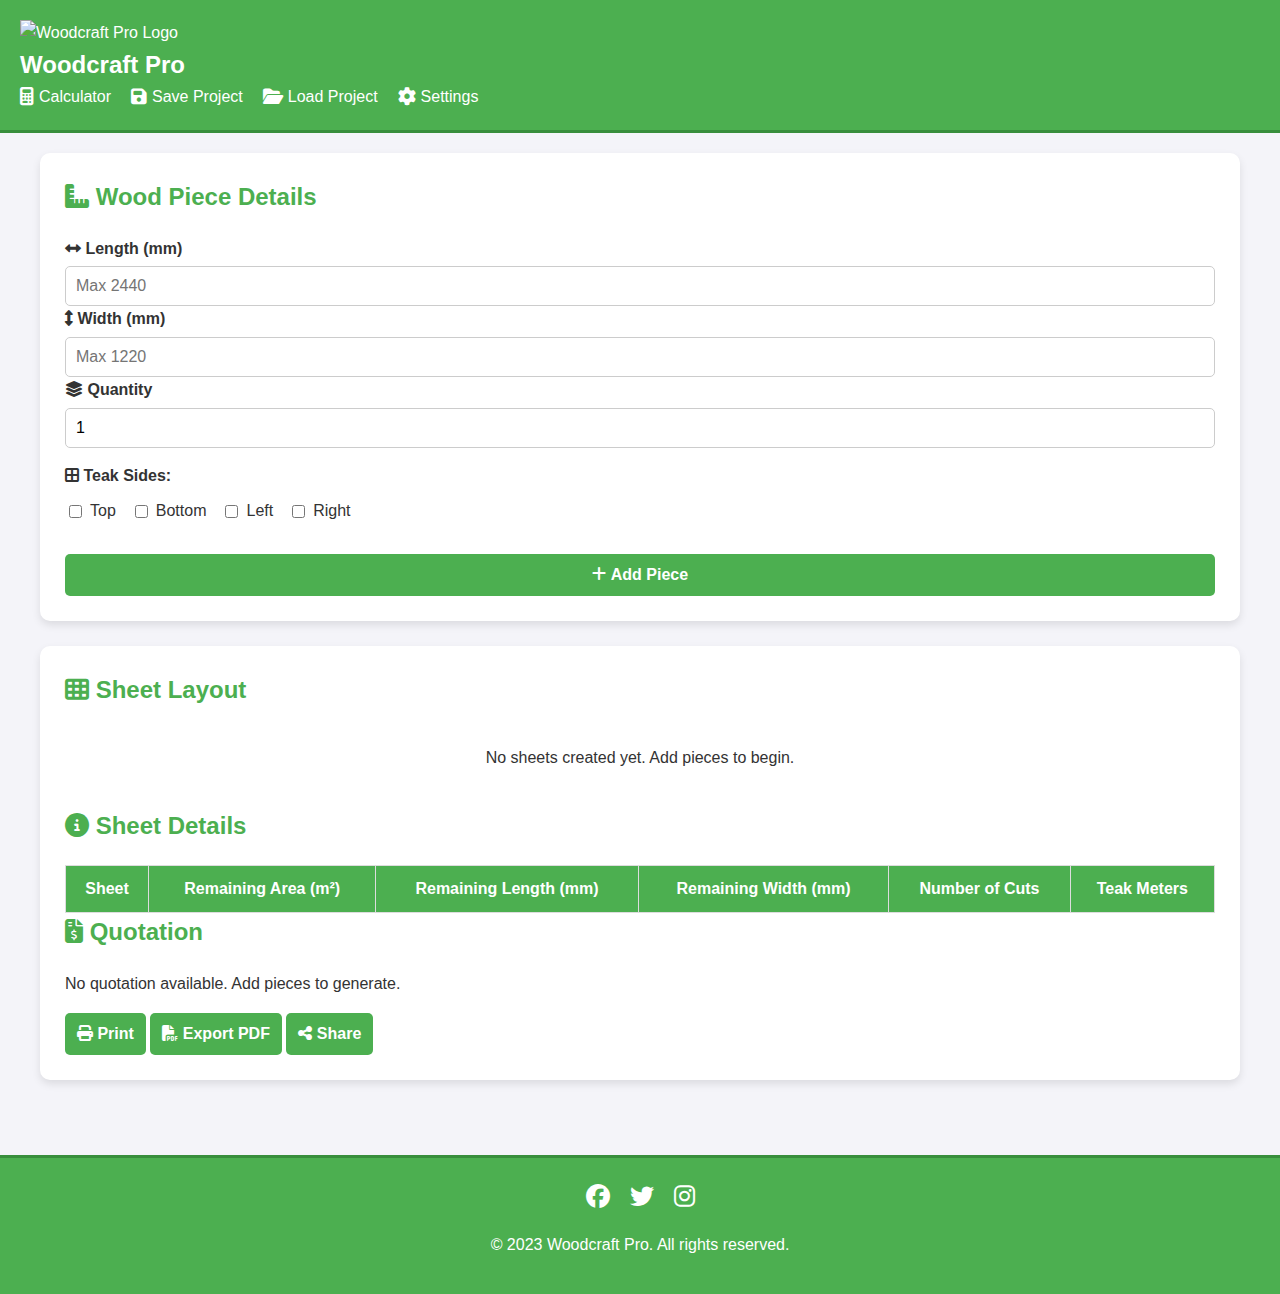
==== index.html @ 62d42b86 "Initial commit" ====
<!DOCTYPE html>
<html lang="en">
<head>
    <meta charset="UTF-8">
    <meta name="viewport" content="width=device-width, initial-scale=1.0">
    <meta name="theme-color" content="#4CAF50">
    <meta name="description" content="Wood sheet cutting optimizer and quotation generator">
    <title>Woodcraft Pro</title>
    <link rel="manifest" href="/manifest.json">
    <link rel="apple-touch-icon" href="/assets/icon-192.png">
    <link rel="icon" type="image/png" href="/assets/favicon.png">
    <link rel="stylesheet" href="https://cdnjs.cloudflare.com/ajax/libs/font-awesome/6.4.0/css/all.min.css">
    <link rel="stylesheet" href="style.css">
</head>
<body>
    <header>
        <div class="header-content">
            <div class="brand">
                <img src="assets/logo.png" alt="Woodcraft Pro Logo" class="logo">
                <h1>Woodcraft Pro</h1>
            </div>
            <nav>
                <ul>
                    <li><a href="#" class="active"><i class="fas fa-calculator"></i> Calculator</a></li>
                    <li><a href="#" id="saveProjectBtn"><i class="fas fa-save"></i> Save Project</a></li>
                    <li><a href="#" id="loadProjectBtn"><i class="fas fa-folder-open"></i> Load Project</a></li>
                    <li><a href="#" id="settingsBtn"><i class="fas fa-cog"></i> Settings</a></li>
                </ul>
            </nav>
        </div>
    </header>

    <main>
        <div class="container">
            <section class="input-section">
                <div class="card">
                    <h2><i class="fas fa-ruler-combined"></i> Wood Piece Details</h2>
                    <form id="piece-form">
                        <div class="form-grid">
                            <div class="form-group">
                                <label for="length"><i class="fas fa-arrows-alt-h"></i> Length (mm)</label>
                                <input type="number" id="length" required min="1" max="2440" placeholder="Max 2440">
                            </div>
                            <div class="form-group">
                                <label for="width"><i class="fas fa-arrows-alt-v"></i> Width (mm)</label>
                                <input type="number" id="width" required min="1" max="1220" placeholder="Max 1220">
                            </div>
                            <div class="form-group">
                                <label for="quantity"><i class="fas fa-layer-group"></i> Quantity</label>
                                <input type="number" id="quantity" required min="1" value="1">
                            </div>
                        </div>

                        <div class="teak-section">
                            <label><i class="fas fa-border-all"></i> Teak Sides:</label>
                            <div class="teak-options">
                                <label class="checkbox-label">
                                    <input type="checkbox" name="teak" value="top"> Top
                                </label>
                                <label class="checkbox-label">
                                    <input type="checkbox" name="teak" value="bottom"> Bottom
                                </label>
                                <label class="checkbox-label">
                                    <input type="checkbox" name="teak" value="left"> Left
                                </label>
                                <label class="checkbox-label">
                                    <input type="checkbox" name="teak" value="right"> Right
                                </label>
                            </div>
                        </div>

                        <button type="submit" class="btn btn-primary">
                            <i class="fas fa-plus"></i> Add Piece
                        </button>
                    </form>
                </div>
            </section>

            <section class="output-section">
                <div class="card">
                    <h2><i class="fas fa-th"></i> Sheet Layout</h2>
                    <div id="sheet-container"></div>
                </div>

                <div class="card">
                    <h2><i class="fas fa-info-circle"></i> Sheet Details</h2>
                    <div class="table-responsive">
                        <table>
                            <thead>
                                <tr>
                                    <th>Sheet</th>
                                    <th>Remaining Area (m²)</th>
                                    <th>Remaining Length (mm)</th>
                                    <th>Remaining Width (mm)</th>
                                    <th>Number of Cuts</th>
                                    <th>Teak Meters</th>
                                </tr>
                            </thead>
                            <tbody id="sheet-table-body"></tbody>
                        </table>
                    </div>
                </div>

                <div class="card">
                    <h2><i class="fas fa-file-invoice-dollar"></i> Quotation</h2>
                    <div id="quotation"></div>
                    <div class="action-buttons">
                        <button class="btn" id="printQuotation">
                            <i class="fas fa-print"></i> Print
                        </button>
                        <button class="btn" id="exportPDF">
                            <i class="fas fa-file-pdf"></i> Export PDF
                        </button>
                        <button class="btn" id="shareQuotation">
                            <i class="fas fa-share-alt"></i> Share
                        </button>
                    </div>
                </div>
            </section>
        </div>
    </main>

    <footer>
        <div class="footer-content">
            <div class="social-links">
                <a href="#" target="_blank"><i class="fab fa-facebook"></i></a>
                <a href="#" target="_blank"><i class="fab fa-twitter"></i></a>
                <a href="#" target="_blank"><i class="fab fa-instagram"></i></a>
            </div>
            <p>&copy; 2023 Woodcraft Pro. All rights reserved.</p>
        </div>
    </footer>

    <!-- PWA Support -->
    <script>
        if ('serviceWorker' in navigator) {
            navigator.serviceWorker.register('/sw.js')
                .then(registration => console.log('ServiceWorker registered'))
                .catch(error => console.log('ServiceWorker registration failed:', error));
        }
    </script>
    <script src="script.js"></script>
</body>
</html>
---- style.css ----
:root {
    --primary-color: #4CAF50;
    --primary-dark: #388E3C;
    --wood-color: #8B4513;
    --wood-dark: #654321;
  }
  
  body {
    font-family: 'Arial', sans-serif;
    margin: 0;
    padding: 0;
    background-color: #f4f4f9;
    color: #333;
    line-height: 1.6;
  }
  
  header {
    background-color: var(--primary-color);
    color: white;
    padding: 20px;
    display: flex;
    justify-content: space-between;
    align-items: center;
    border-bottom: 3px solid var(--primary-dark);
  }
  
  .logo-container {
    display: flex;
    align-items: center;
    gap: 15px;
  }
  
  .logo {
    height: 50px;
  }
  
  header h1 {
    margin: 0;
    font-size: 24px;
  }
  
  nav ul {
    list-style: none;
    margin: 0;
    padding: 0;
    display: flex;
    gap: 20px;
  }
  
  nav a {
    color: white;
    text-decoration: none;
    display: flex;
    align-items: center;
    gap: 5px;
    font-weight: 500;
  }
  
  nav i {
    font-size: 18px;
  }
  
  main {
    padding: 20px;
    max-width: 1200px;
    margin: 0 auto;
  }
  
  .input-section, .output-section {
    background-color: white;
    padding: 25px;
    border-radius: 10px;
    box-shadow: 0 4px 8px rgba(0, 0, 0, 0.1);
    margin-bottom: 25px;
  }
  
  h2, h3 {
    color: var(--primary-color);
    margin-top: 0;
  }
  
  form {
    display: flex;
    flex-direction: column;
    gap: 15px;
  }
  
  label {
    font-weight: bold;
    display: block;
    margin-bottom: 5px;
  }
  
  input {
    padding: 10px;
    border: 1px solid #ccc;
    border-radius: 5px;
    font-size: 16px;
    width: 100%;
    box-sizing: border-box;
  }
  
  button {
    padding: 12px;
    background-color: var(--primary-color);
    color: white;
    border: none;
    border-radius: 5px;
    cursor: pointer;
    font-size: 16px;
    font-weight: bold;
    transition: background-color 0.3s;
  }
  
  button:hover {
    background-color: var(--primary-dark);
  }
  
  .teak-options {
    display: flex;
    flex-wrap: wrap;
    gap: 15px;
    margin: 10px 0;
  }
  
  .teak-options label {
    display: flex;
    align-items: center;
    gap: 5px;
    font-weight: normal;
    cursor: pointer;
  }
  
  #sheet-container {
    display: flex;
    flex-wrap: wrap;
    gap: 30px;
    justify-content: center;
    margin: 20px 0;
  }
  
  .sheet {
    position: relative;
    border: 2px solid var(--primary-color);
    border-radius: 8px;
    width: 800px;
    height: 400px;
    background-color: #e0f7fa;
    background-image: 
      linear-gradient(to right, #ccc 1px, transparent 1px),
      linear-gradient(to bottom, #ccc 1px, transparent 1px);
    background-size: calc(800px / 24.4) calc(400px / 12.2);
    margin-bottom: 20px;
    overflow: hidden;
  }
  
  .sheet-title {
    position: absolute;
    top: 10px;
    left: 10px;
    background-color: rgba(255, 255, 255, 0.8);
    padding: 5px 10px;
    border-radius: 4px;
    font-weight: bold;
    z-index: 10;
  }
  
  .piece {
    position: absolute;
    background-color: var(--wood-color);
    border: 1px solid var(--wood-dark);
    color: white;
    display: flex;
    align-items: center;
    justify-content: center;
    font-size: 12px;
    border-radius: 4px;
    box-shadow: 0 2px 4px rgba(0, 0, 0, 0.2);
    cursor: pointer;
    transition: transform 0.2s;
    overflow: hidden;
  }
  
  .piece:hover {
    transform: scale(1.02);
    z-index: 5;
  }
  
  .piece-label {
    background-color: rgba(0, 0, 0, 0.6);
    padding: 2px 5px;
    border-radius: 3px;
    font-size: 10px;
    white-space: nowrap;
  }
  
  table {
    width: 100%;
    border-collapse: collapse;
    margin-top: 15px;
  }
  
  th, td {
    border: 1px solid #ddd;
    padding: 10px;
    text-align: center;
  }
  
  th {
    background-color: var(--primary-color);
    color: white;
  }
  
  tr:nth-child(even) {
    background-color: #f2f2f2;
  }
  
  .total-row {
    font-weight: bold;
    background-color: #e6e6e6;
  }
  
  #quotation-section {
    margin-top: 30px;
  }
  
  footer {
    background-color: var(--primary-color);
    color: white;
    text-align: center;
    padding: 20px;
    border-top: 3px solid var(--primary-dark);
    margin-top: 30px;
  }
  
  .social-links {
    display: flex;
    justify-content: center;
    gap: 20px;
    margin-bottom: 15px;
  }
  
  .social-links a {
    color: white;
    font-size: 24px;
    transition: transform 0.3s;
  }
  
  .social-links a:hover {
    transform: translateY(-3px);
  }
  
  @media (max-width: 768px) {
    header {
      flex-direction: column;
      text-align: center;
      gap: 15px;
    }
    
    nav ul {
      justify-content: center;
    }
    
    .sheet {
      width: 100%;
      height: 200px;
      background-size: calc(100% / 24.4) calc(200px / 12.2);
    }
  }
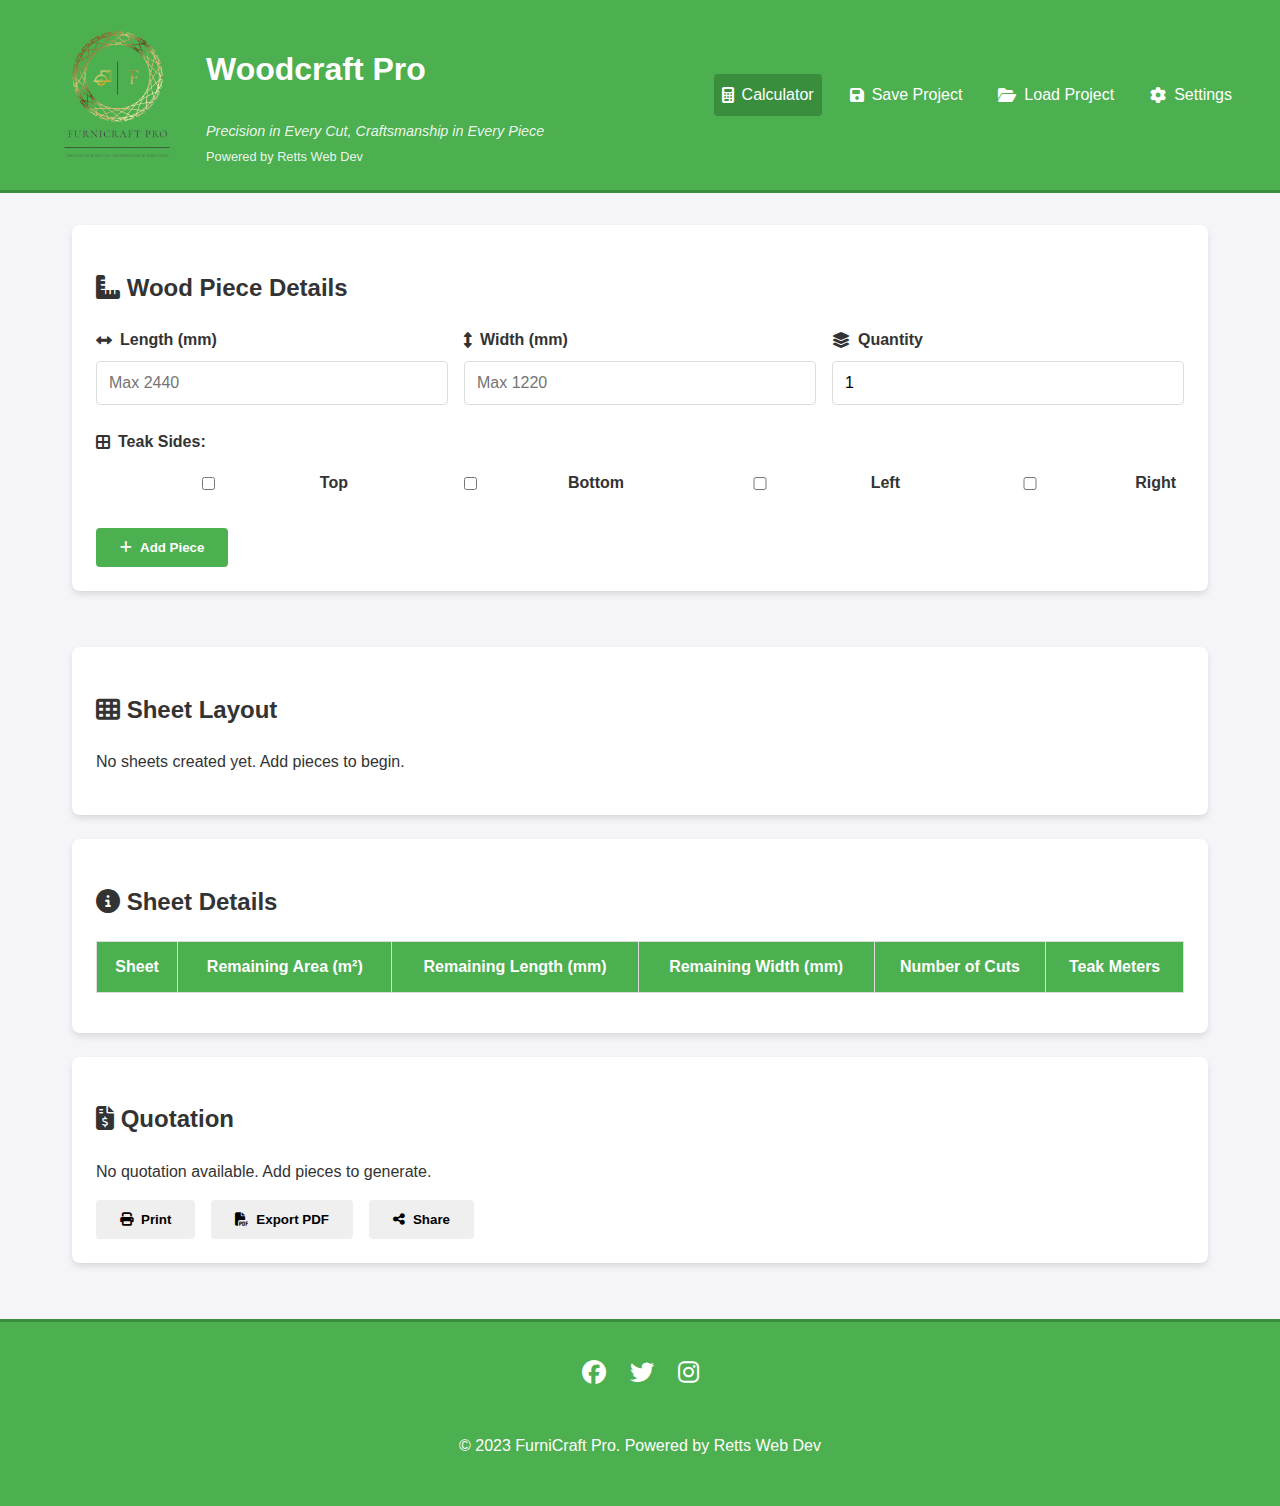
==== commit 6d11e081: "Update: Added slogan and improved mobile responsiveness" ====
--- a/index.html
+++ b/index.html
@@ -15,10 +15,14 @@
 <body>
     <header>
         <div class="header-content">
-            <div class="brand">
-                <img src="assets/logo.png" alt="Woodcraft Pro Logo" class="logo">
+          <div class="brand">
+            <img src="assets/logo.png" alt="Woodcraft Pro Logo" class="logo">
+            <div class="brand-text">
                 <h1>Woodcraft Pro</h1>
+                <span class="slogan">Precision in Every Cut, Craftsmanship in Every Piece</span>
+                <span class="powered-by">Powered by Retts Web Dev</span>
             </div>
+        </div>
             <nav>
                 <ul>
                     <li><a href="#" class="active"><i class="fas fa-calculator"></i> Calculator</a></li>
@@ -121,15 +125,15 @@
     </main>
 
     <footer>
-        <div class="footer-content">
-            <div class="social-links">
-                <a href="#" target="_blank"><i class="fab fa-facebook"></i></a>
-                <a href="#" target="_blank"><i class="fab fa-twitter"></i></a>
-                <a href="#" target="_blank"><i class="fab fa-instagram"></i></a>
-            </div>
-            <p>&copy; 2023 Woodcraft Pro. All rights reserved.</p>
-        </div>
-    </footer>
+      <div class="footer-content">
+          <div class="social-links">
+              <a href="#" target="_blank"><i class="fab fa-facebook"></i></a>
+              <a href="#" target="_blank"><i class="fab fa-twitter"></i></a>
+              <a href="#" target="_blank"><i class="fab fa-instagram"></i></a>
+          </div>
+          <p>&copy; 2023 FurniCraft Pro. Powered by <a href="https://github.com/Rettey-G" class="credit-link">Retts Web Dev</a></p>
+      </div>
+  </footer>
 
     <!-- PWA Support -->
     <script>
--- a/style.css
+++ b/style.css
@@ -1,269 +1,395 @@
 :root {
-    --primary-color: #4CAF50;
-    --primary-dark: #388E3C;
-    --wood-color: #8B4513;
-    --wood-dark: #654321;
-  }
-  
-  body {
-    font-family: 'Arial', sans-serif;
-    margin: 0;
-    padding: 0;
-    background-color: #f4f4f9;
-    color: #333;
-    line-height: 1.6;
-  }
-  
-  header {
-    background-color: var(--primary-color);
-    color: white;
-    padding: 20px;
-    display: flex;
-    justify-content: space-between;
-    align-items: center;
-    border-bottom: 3px solid var(--primary-dark);
-  }
-  
-  .logo-container {
-    display: flex;
-    align-items: center;
-    gap: 15px;
-  }
-  
-  .logo {
-    height: 50px;
-  }
-  
-  header h1 {
-    margin: 0;
-    font-size: 24px;
-  }
-  
-  nav ul {
-    list-style: none;
-    margin: 0;
-    padding: 0;
-    display: flex;
-    gap: 20px;
-  }
-  
-  nav a {
-    color: white;
-    text-decoration: none;
-    display: flex;
-    align-items: center;
-    gap: 5px;
-    font-weight: 500;
-  }
-  
-  nav i {
-    font-size: 18px;
-  }
-  
-  main {
-    padding: 20px;
-    max-width: 1200px;
-    margin: 0 auto;
-  }
-  
-  .input-section, .output-section {
-    background-color: white;
-    padding: 25px;
-    border-radius: 10px;
-    box-shadow: 0 4px 8px rgba(0, 0, 0, 0.1);
-    margin-bottom: 25px;
-  }
-  
-  h2, h3 {
-    color: var(--primary-color);
-    margin-top: 0;
-  }
-  
-  form {
-    display: flex;
-    flex-direction: column;
-    gap: 15px;
-  }
-  
-  label {
-    font-weight: bold;
-    display: block;
-    margin-bottom: 5px;
-  }
-  
-  input {
-    padding: 10px;
-    border: 1px solid #ccc;
-    border-radius: 5px;
-    font-size: 16px;
-    width: 100%;
-    box-sizing: border-box;
-  }
-  
-  button {
-    padding: 12px;
-    background-color: var(--primary-color);
-    color: white;
-    border: none;
-    border-radius: 5px;
-    cursor: pointer;
-    font-size: 16px;
-    font-weight: bold;
-    transition: background-color 0.3s;
-  }
-  
-  button:hover {
-    background-color: var(--primary-dark);
-  }
-  
-  .teak-options {
-    display: flex;
-    flex-wrap: wrap;
-    gap: 15px;
-    margin: 10px 0;
-  }
-  
-  .teak-options label {
-    display: flex;
-    align-items: center;
-    gap: 5px;
-    font-weight: normal;
-    cursor: pointer;
-  }
-  
-  #sheet-container {
-    display: flex;
-    flex-wrap: wrap;
-    gap: 30px;
-    justify-content: center;
-    margin: 20px 0;
-  }
-  
-  .sheet {
-    position: relative;
-    border: 2px solid var(--primary-color);
-    border-radius: 8px;
-    width: 800px;
-    height: 400px;
-    background-color: #e0f7fa;
-    background-image: 
+  --primary-color: #4CAF50;
+  --primary-dark: #388E3C;
+  --wood-color: #8B4513;
+  --wood-dark: #654321;
+  --shadow-color: rgba(0, 0, 0, 0.1);
+}
+
+/* Base Styles */
+body {
+  font-family: 'Arial', sans-serif;
+  margin: 0;
+  padding: 0;
+  background-color: #f4f4f9;
+  color: #333;
+  line-height: 1.6;
+  min-height: 100vh;
+  display: flex;
+  flex-direction: column;
+}
+
+/* Header Styles */
+header {
+  background-color: var(--primary-color);
+  color: white;
+  padding: 1.25rem;
+  border-bottom: 3px solid var(--primary-dark);
+}
+
+.header-content {
+  max-width: 1200px;
+  margin: 0 auto;
+  display: flex;
+  justify-content: space-between;
+  align-items: center;
+}
+
+.brand {
+  display: flex;
+  align-items: center;
+  gap: 1rem;
+}
+
+.brand-text {
+  display: flex;
+  flex-direction: column;
+}
+
+.logo {
+  height: 150px;
+  width: auto;
+}
+
+.powered-by {
+  font-size: 0.8rem;
+  color: rgba(255, 255, 255, 0.9);
+}
+
+nav ul {
+  list-style: none;
+  margin: 0;
+  padding: 0;
+  display: flex;
+  gap: 1.25rem;
+}
+
+nav a {
+  color: white;
+  text-decoration: none;
+  display: flex;
+  align-items: center;
+  gap: 0.5rem;
+  font-weight: 500;
+  padding: 0.5rem;
+  border-radius: 4px;
+  transition: background-color 0.3s;
+}
+
+nav a:hover {
+  background-color: var(--primary-dark);
+}
+
+nav a.active {
+  background-color: var(--primary-dark);
+}
+
+/* Main Content */
+main {
+  flex: 1;
+  padding: 2rem;
+  max-width: 1200px;
+  margin: 0 auto;
+  width: 100%;
+  box-sizing: border-box;
+}
+
+.container {
+  display: flex;
+  flex-direction: column;
+  gap: 2rem;
+}
+
+/* Card Styles */
+.card {
+  background: white;
+  border-radius: 8px;
+  box-shadow: 0 4px 6px var(--shadow-color);
+  padding: 1.5rem;
+  margin-bottom: 1.5rem;
+}
+
+/* Form Styles */
+.form-grid {
+  display: grid;
+  grid-template-columns: repeat(auto-fit, minmax(200px, 1fr));
+  gap: 1rem;
+  margin-bottom: 1.5rem;
+}
+
+.form-group {
+  display: flex;
+  flex-direction: column;
+  gap: 0.5rem;
+}
+
+label {
+  font-weight: 600;
+  display: flex;
+  align-items: center;
+  gap: 0.5rem;
+}
+
+input {
+  padding: 0.75rem;
+  border: 1px solid #ddd;
+  border-radius: 4px;
+  font-size: 1rem;
+  width: 100%;
+  box-sizing: border-box;
+  transition: border-color 0.3s;
+}
+
+input:focus {
+  border-color: var(--primary-color);
+  outline: none;
+}
+
+/* Button Styles */
+.btn {
+  padding: 0.75rem 1.5rem;
+  border: none;
+  border-radius: 4px;
+  cursor: pointer;
+  font-weight: 600;
+  display: flex;
+  align-items: center;
+  justify-content: center;
+  gap: 0.5rem;
+  transition: all 0.3s ease;
+}
+
+.btn-primary {
+  background-color: var(--primary-color);
+  color: white;
+}
+
+.btn-primary:hover {
+  background-color: var(--primary-dark);
+}
+
+/* Teak Options */
+.teak-section {
+  margin: 1.5rem 0;
+}
+
+.teak-options {
+  display: grid;
+  grid-template-columns: repeat(auto-fit, minmax(120px, 1fr));
+  gap: 1rem;
+  margin-top: 0.5rem;
+}
+
+.checkbox-label {
+  display: flex;
+  align-items: center;
+  gap: 0.5rem;
+  cursor: pointer;
+  padding: 0.5rem;
+  border-radius: 4px;
+  transition: background-color 0.3s;
+}
+
+.checkbox-label:hover {
+  background-color: #f5f5f5;
+}
+
+/* Sheet Layout */
+.sheet {
+  position: relative;
+  border: 2px solid var(--primary-color);
+  border-radius: 8px;
+  width: 800px;
+  height: 400px;
+  background-color: #e0f7fa;
+  background-image: 
       linear-gradient(to right, #ccc 1px, transparent 1px),
       linear-gradient(to bottom, #ccc 1px, transparent 1px);
-    background-size: calc(800px / 24.4) calc(400px / 12.2);
-    margin-bottom: 20px;
-    overflow: hidden;
-  }
-  
-  .sheet-title {
-    position: absolute;
-    top: 10px;
-    left: 10px;
-    background-color: rgba(255, 255, 255, 0.8);
-    padding: 5px 10px;
-    border-radius: 4px;
-    font-weight: bold;
-    z-index: 10;
-  }
-  
+  background-size: calc(800px / 24.4) calc(400px / 12.2);
+  margin: 1rem auto;
+}
+
+.piece {
+  position: absolute;
+  background-color: var(--wood-color);
+  border: 1px solid var(--wood-dark);
+  color: white;
+  display: flex;
+  align-items: center;
+  justify-content: center;
+  font-size: 0.75rem;
+  border-radius: 4px;
+  box-shadow: 0 2px 4px rgba(0, 0, 0, 0.2);
+  cursor: pointer;
+  transition: transform 0.2s;
+}
+
+/* Table Styles */
+.table-responsive {
+  overflow-x: auto;
+  margin: 1rem 0;
+}
+
+table {
+  width: 100%;
+  border-collapse: collapse;
+}
+
+th, td {
+  padding: 0.75rem;
+  text-align: center;
+  border: 1px solid #ddd;
+}
+
+th {
+  background-color: var(--primary-color);
+  color: white;
+  font-weight: 600;
+}
+
+/* Action Buttons */
+.action-buttons {
+  display: flex;
+  gap: 1rem;
+  margin-top: 1rem;
+}
+
+/* Footer Styles */
+footer {
+  background-color: var(--primary-color);
+  color: white;
+  padding: 2rem;
+  border-top: 3px solid var(--primary-dark);
+  margin-top: auto;
+}
+
+.footer-content {
+  max-width: 1200px;
+  margin: 0 auto;
+  display: flex;
+  flex-direction: column;
+  align-items: center;
+  gap: 1.5rem;
+}
+
+.social-links {
+  display: flex;
+  justify-content: center;
+  gap: 1.5rem;
+}
+
+.social-links a {
+  color: white;
+  font-size: 1.5rem;
+  transition: all 0.3s ease;
+}
+
+.social-links a:hover {
+  transform: translateY(-3px);
+  color: #e0e0e0;
+}
+
+.credit-link {
+  color: white;
+  text-decoration: none;
+  font-weight: 500;
+  position: relative;
+  transition: color 0.3s;
+}
+
+.credit-link::after {
+  content: '';
+  position: absolute;
+  width: 100%;
+  height: 2px;
+  bottom: -2px;
+  left: 0;
+  background-color: #e0e0e0;
+  transform: scaleX(0);
+  transition: transform 0.3s;
+}
+
+.credit-link:hover::after {
+  transform: scaleX(1);
+}
+
+/* Responsive Design */
+@media (max-width: 768px) {
+  header {
+      padding: 1rem;
+  }
+
+  .header-content {
+      flex-direction: column;
+      gap: 1rem;
+  }
+
+  nav ul {
+      flex-wrap: wrap;
+      justify-content: center;
+  }
+
+  main {
+      padding: 1rem;
+  }
+
+  .sheet {
+      width: 100%;
+      height: 300px;
+      background-size: calc(100% / 24.4) calc(300px / 12.2);
+  }
+
+  .action-buttons {
+      flex-direction: column;
+  }
+
+  .teak-options {
+      grid-template-columns: repeat(2, 1fr);
+  }
+
+  .table-responsive {
+      margin: 0.5rem -1rem;
+      padding: 0 1rem;
+  }
+
+  footer {
+      padding: 1.5rem;
+  }
+}
+
+/* Touch Device Optimizations */
+@media (hover: none) {
   .piece {
-    position: absolute;
-    background-color: var(--wood-color);
-    border: 1px solid var(--wood-dark);
-    color: white;
-    display: flex;
-    align-items: center;
-    justify-content: center;
-    font-size: 12px;
-    border-radius: 4px;
-    box-shadow: 0 2px 4px rgba(0, 0, 0, 0.2);
-    cursor: pointer;
-    transition: transform 0.2s;
-    overflow: hidden;
-  }
-  
-  .piece:hover {
-    transform: scale(1.02);
-    z-index: 5;
-  }
-  
-  .piece-label {
-    background-color: rgba(0, 0, 0, 0.6);
-    padding: 2px 5px;
-    border-radius: 3px;
-    font-size: 10px;
-    white-space: nowrap;
-  }
-  
-  table {
-    width: 100%;
-    border-collapse: collapse;
-    margin-top: 15px;
-  }
-  
-  th, td {
-    border: 1px solid #ddd;
-    padding: 10px;
-    text-align: center;
-  }
-  
-  th {
-    background-color: var(--primary-color);
-    color: white;
-  }
-  
-  tr:nth-child(even) {
-    background-color: #f2f2f2;
-  }
-  
-  .total-row {
-    font-weight: bold;
-    background-color: #e6e6e6;
-  }
-  
-  #quotation-section {
-    margin-top: 30px;
-  }
-  
-  footer {
-    background-color: var(--primary-color);
-    color: white;
-    text-align: center;
-    padding: 20px;
-    border-top: 3px solid var(--primary-dark);
-    margin-top: 30px;
-  }
-  
-  .social-links {
-    display: flex;
-    justify-content: center;
-    gap: 20px;
-    margin-bottom: 15px;
-  }
-  
-  .social-links a {
-    color: white;
-    font-size: 24px;
-    transition: transform 0.3s;
-  }
-  
-  .social-links a:hover {
-    transform: translateY(-3px);
-  }
-  
-  @media (max-width: 768px) {
-    header {
-      flex-direction: column;
-      text-align: center;
-      gap: 15px;
-    }
-    
-    nav ul {
-      justify-content: center;
-    }
-    
-    .sheet {
-      width: 100%;
-      height: 200px;
-      background-size: calc(100% / 24.4) calc(200px / 12.2);
-    }
-  }+      touch-action: none;
+  }
+
+  input, 
+  button {
+      min-height: 44px;
+  }
+
+  .checkbox-label {
+      padding: 0.75rem;
+  }
+}
+
+.brand-text {
+  display: flex;
+  flex-direction: column;
+  gap: 0.25rem;
+}
+
+.slogan {
+  font-size: 0.9rem;
+  color: rgba(255, 255, 255, 0.9);
+  font-style: italic;
+}
+
+/* Update in mobile media query */
+@media (max-width: 768px) {
+  .slogan {
+      font-size: 0.8rem;
+      max-width: 280px;
+      margin: 0 auto;
+  }
+}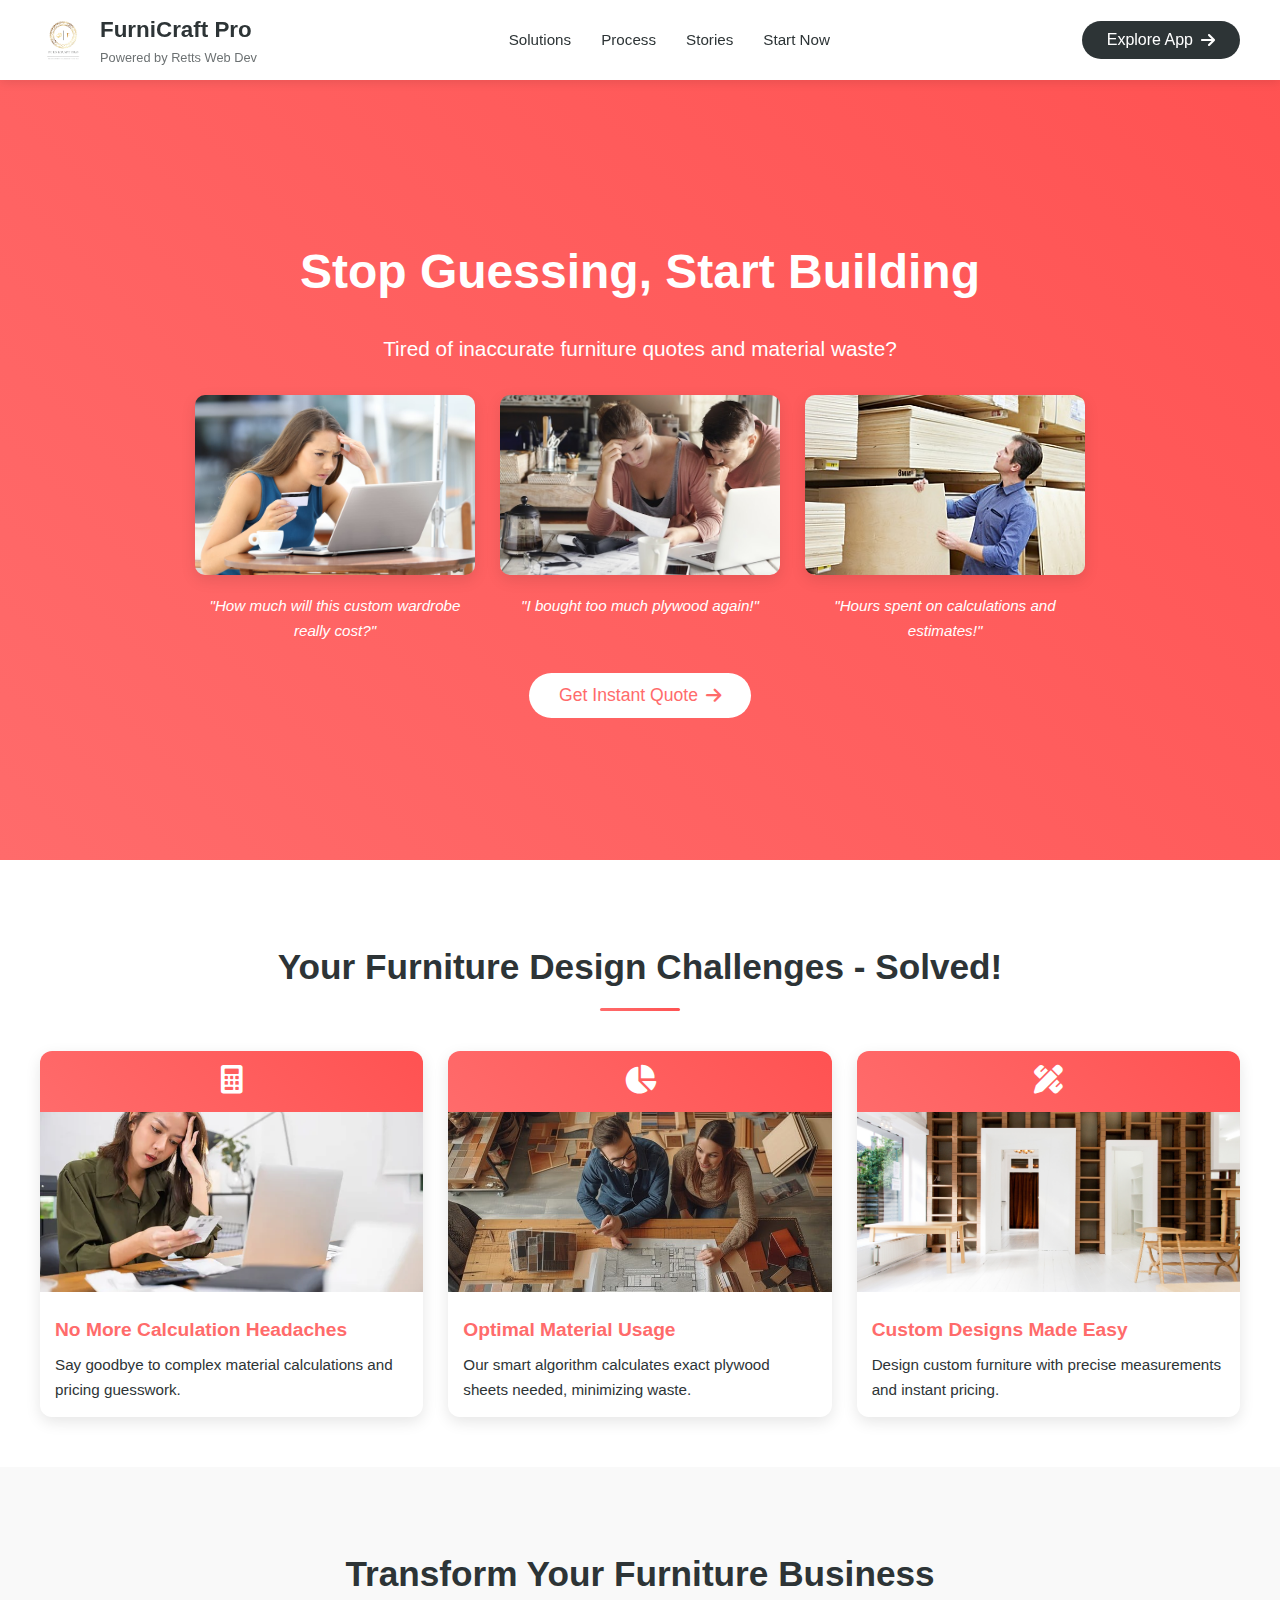
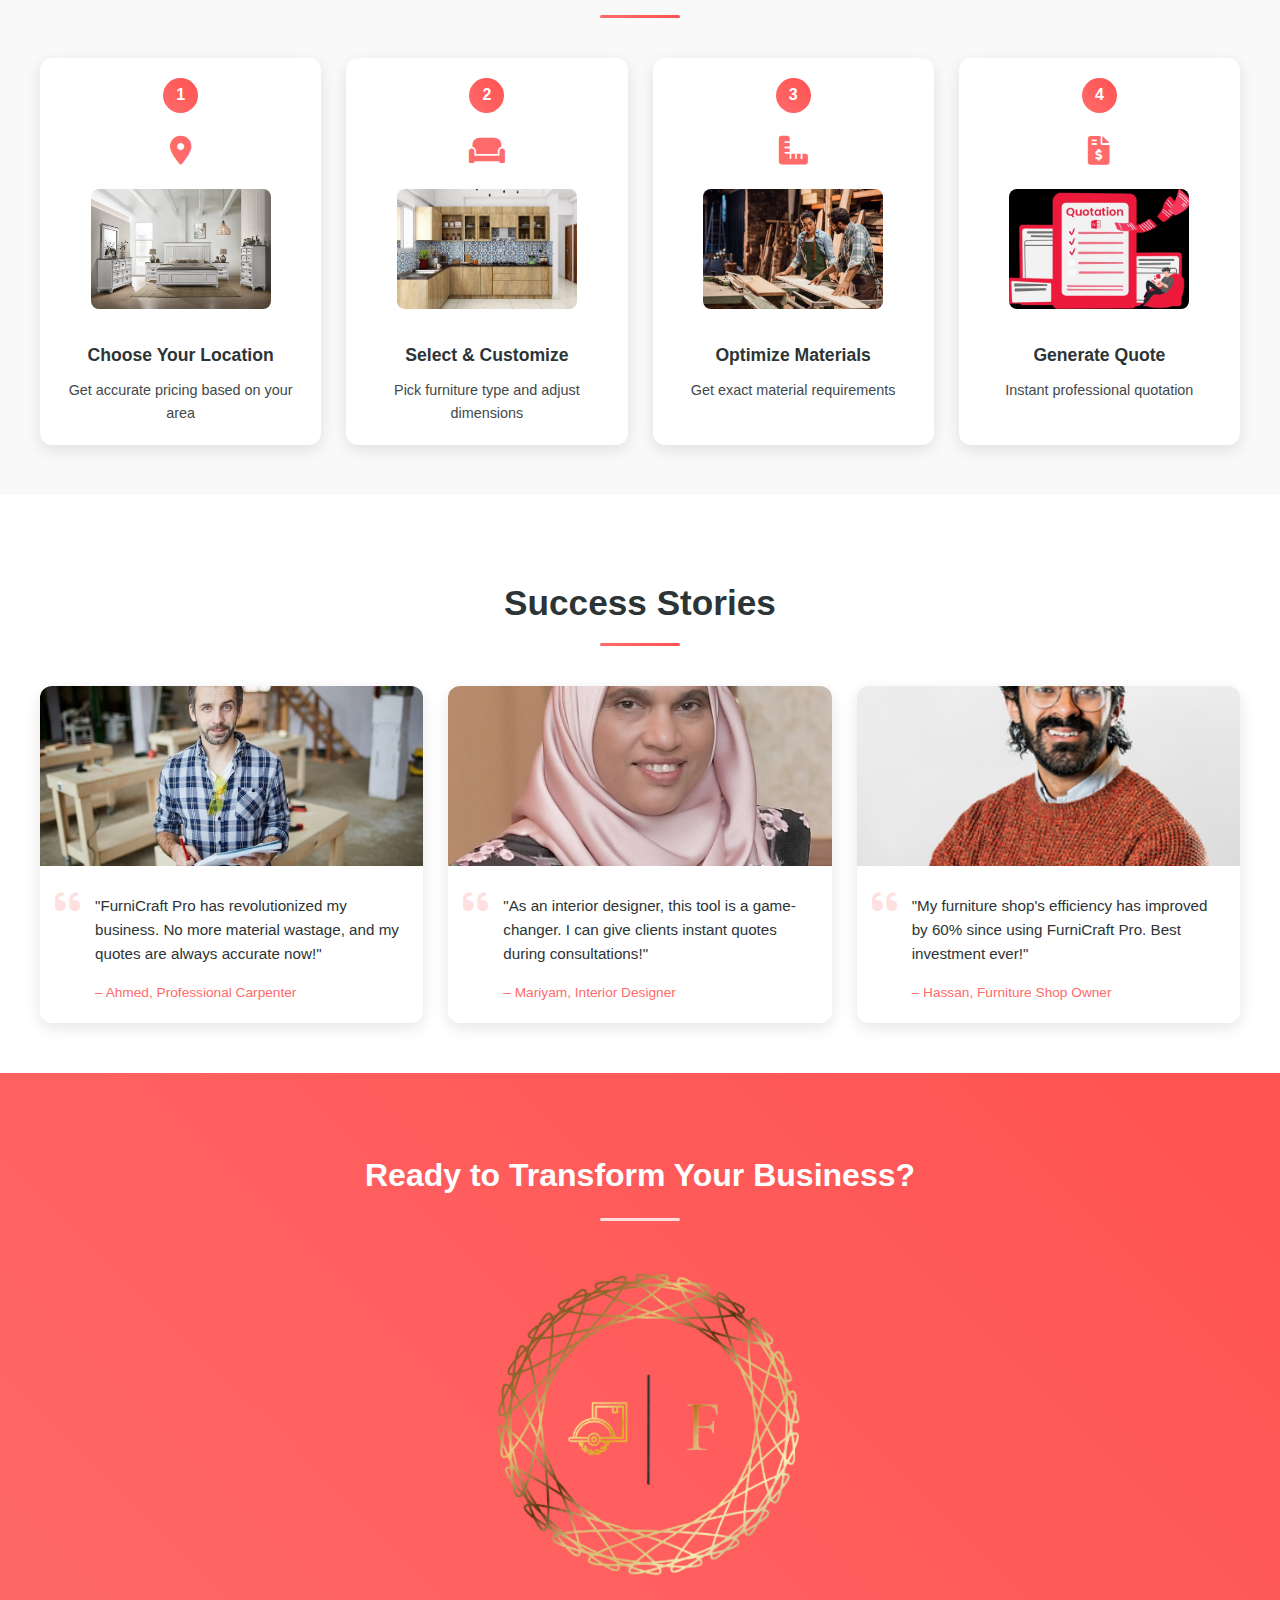
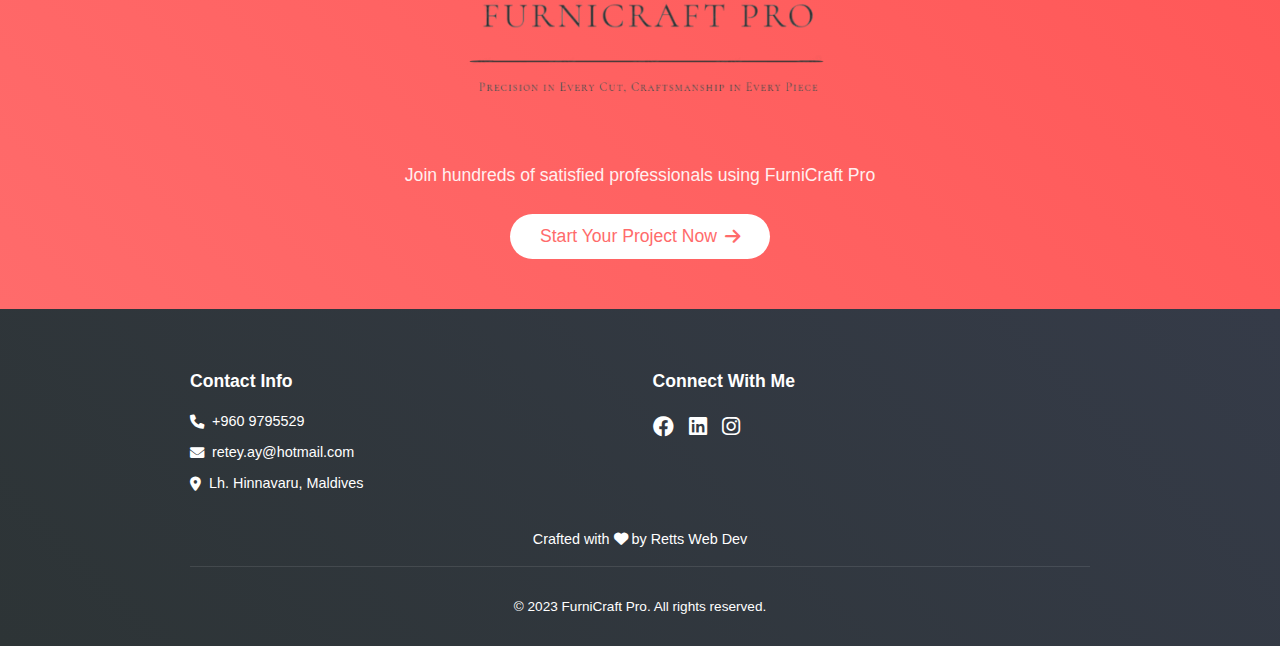
==== commit 3c25f36a: "Add: New pages, assets and improved mobile responsiveness" ====
--- a/index.html
+++ b/index.html
@@ -3,146 +3,218 @@
 <head>
     <meta charset="UTF-8">
     <meta name="viewport" content="width=device-width, initial-scale=1.0">
-    <meta name="theme-color" content="#4CAF50">
-    <meta name="description" content="Wood sheet cutting optimizer and quotation generator">
-    <title>Woodcraft Pro</title>
-    <link rel="manifest" href="/manifest.json">
-    <link rel="apple-touch-icon" href="/assets/icon-192.png">
-    <link rel="icon" type="image/png" href="/assets/favicon.png">
-    <link rel="stylesheet" href="https://cdnjs.cloudflare.com/ajax/libs/font-awesome/6.4.0/css/all.min.css">
-    <link rel="stylesheet" href="style.css">
+    <title>FurniCraft Pro - Smart Furniture Planning Tool</title>
+    <meta name="description" content="Transform your furniture business with accurate quotes and material optimization. Say goodbye to calculation headaches and material waste.">
+    <link rel="stylesheet" href="landing.css">
+    <link rel="stylesheet" href="https://cdnjs.cloudflare.com/ajax/libs/font-awesome/6.0.0-beta3/css/all.min.css">
+    <link rel="icon" type="image/png" href="assets/images/favicon.png">
 </head>
 <body>
     <header>
         <div class="header-content">
-          <div class="brand">
-            <img src="assets/logo.png" alt="Woodcraft Pro Logo" class="logo">
-            <div class="brand-text">
-                <h1>Woodcraft Pro</h1>
-                <span class="slogan">Precision in Every Cut, Craftsmanship in Every Piece</span>
-                <span class="powered-by">Powered by Retts Web Dev</span>
-            </div>
-        </div>
-            <nav>
+            <div class="brand-section">
+                <div class="logo-container">
+                    <img src="assets/logo.png" alt="FurniCraft Pro Logo" class="logo">
+                </div>
+                <div class="brand-text">
+                    <h1 class="app-name">FurniCraft Pro</h1>
+                    <p class="powered-by">Powered by Retts Web Dev</p>
+                </div>
+            </div>
+            <nav class="main-nav">
                 <ul>
-                    <li><a href="#" class="active"><i class="fas fa-calculator"></i> Calculator</a></li>
-                    <li><a href="#" id="saveProjectBtn"><i class="fas fa-save"></i> Save Project</a></li>
-                    <li><a href="#" id="loadProjectBtn"><i class="fas fa-folder-open"></i> Load Project</a></li>
-                    <li><a href="#" id="settingsBtn"><i class="fas fa-cog"></i> Settings</a></li>
+                    <li><a href="#problems-solved">Solutions</a></li>
+                    <li><a href="#how-it-works">Process</a></li>
+                    <li><a href="#testimonials">Stories</a></li>
+                    <li><a href="#final-cta">Start Now</a></li>
                 </ul>
             </nav>
+            <button class="explore-btn" onclick="location.href='selection.html'">
+                Explore App <i class="fas fa-arrow-right"></i>
+            </button>
         </div>
     </header>
 
+    <section class="hero">
+        <div class="hero-content">
+            <h1>Stop Guessing, Start Building</h1>
+            <p class="subtitle">Tired of inaccurate furniture quotes and material waste?</p>
+            <div class="pain-points">
+                <div class="pain-point">
+                    <img src="assets/images/woman-looking-at-laptop-confused.jpg" alt="Confused customer with quotation">
+                    <p>"How much will this custom wardrobe really cost?"</p>
+                </div>
+                <div class="pain-point">
+                    <img src="assets/images/TOO MUCH CALCULATION.jpg" alt="Wasted materials">
+                    <p>"I bought too much plywood again!"</p>
+                </div>
+                <div class="pain-point">
+                    <img src="assets/images/TOO MUCH WOOD.jpg" alt="Time wasted on calculations">
+                    <p>"Hours spent on calculations and estimates!"</p>
+                </div>
+            </div>
+            <button class="cta-button" onclick="location.href='selection.html'">
+                Get Instant Quote <i class="fas fa-arrow-right"></i>
+            </button>
+        </div>
+    </section>
+
     <main>
-        <div class="container">
-            <section class="input-section">
-                <div class="card">
-                    <h2><i class="fas fa-ruler-combined"></i> Wood Piece Details</h2>
-                    <form id="piece-form">
-                        <div class="form-grid">
-                            <div class="form-group">
-                                <label for="length"><i class="fas fa-arrows-alt-h"></i> Length (mm)</label>
-                                <input type="number" id="length" required min="1" max="2440" placeholder="Max 2440">
-                            </div>
-                            <div class="form-group">
-                                <label for="width"><i class="fas fa-arrows-alt-v"></i> Width (mm)</label>
-                                <input type="number" id="width" required min="1" max="1220" placeholder="Max 1220">
-                            </div>
-                            <div class="form-group">
-                                <label for="quantity"><i class="fas fa-layer-group"></i> Quantity</label>
-                                <input type="number" id="quantity" required min="1" value="1">
-                            </div>
-                        </div>
-
-                        <div class="teak-section">
-                            <label><i class="fas fa-border-all"></i> Teak Sides:</label>
-                            <div class="teak-options">
-                                <label class="checkbox-label">
-                                    <input type="checkbox" name="teak" value="top"> Top
-                                </label>
-                                <label class="checkbox-label">
-                                    <input type="checkbox" name="teak" value="bottom"> Bottom
-                                </label>
-                                <label class="checkbox-label">
-                                    <input type="checkbox" name="teak" value="left"> Left
-                                </label>
-                                <label class="checkbox-label">
-                                    <input type="checkbox" name="teak" value="right"> Right
-                                </label>
-                            </div>
-                        </div>
-
-                        <button type="submit" class="btn btn-primary">
-                            <i class="fas fa-plus"></i> Add Piece
-                        </button>
-                    </form>
-                </div>
-            </section>
-
-            <section class="output-section">
-                <div class="card">
-                    <h2><i class="fas fa-th"></i> Sheet Layout</h2>
-                    <div id="sheet-container"></div>
-                </div>
-
-                <div class="card">
-                    <h2><i class="fas fa-info-circle"></i> Sheet Details</h2>
-                    <div class="table-responsive">
-                        <table>
-                            <thead>
-                                <tr>
-                                    <th>Sheet</th>
-                                    <th>Remaining Area (m²)</th>
-                                    <th>Remaining Length (mm)</th>
-                                    <th>Remaining Width (mm)</th>
-                                    <th>Number of Cuts</th>
-                                    <th>Teak Meters</th>
-                                </tr>
-                            </thead>
-                            <tbody id="sheet-table-body"></tbody>
-                        </table>
-                    </div>
-                </div>
-
-                <div class="card">
-                    <h2><i class="fas fa-file-invoice-dollar"></i> Quotation</h2>
-                    <div id="quotation"></div>
-                    <div class="action-buttons">
-                        <button class="btn" id="printQuotation">
-                            <i class="fas fa-print"></i> Print
-                        </button>
-                        <button class="btn" id="exportPDF">
-                            <i class="fas fa-file-pdf"></i> Export PDF
-                        </button>
-                        <button class="btn" id="shareQuotation">
-                            <i class="fas fa-share-alt"></i> Share
-                        </button>
-                    </div>
-                </div>
-            </section>
+        <section id="problems-solved">
+            <h2>Your Furniture Design Challenges - Solved!</h2>
+            <div class="problems-grid">
+                <div class="problem-card">
+                    <div class="card-icon">
+                        <i class="fas fa-calculator"></i>
+                    </div>
+                    <img src="assets/images/PICT 4.jpg" alt="Person struggling with calculations">
+                    <h3>No More Calculation Headaches</h3>
+                    <p>Say goodbye to complex material calculations and pricing guesswork.</p>
+                </div>
+                <div class="problem-card">
+                    <div class="card-icon">
+                        <i class="fas fa-chart-pie"></i>
+                    </div>
+                    <img src="assets/images/555.jpg" alt="Material planning">
+                    <h3>Optimal Material Usage</h3>
+                    <p>Our smart algorithm calculates exact plywood sheets needed, minimizing waste.</p>
+                </div>
+                <div class="problem-card">
+                    <div class="card-icon">
+                        <i class="fas fa-pencil-ruler"></i>
+                    </div>
+                    <img src="assets/images/6.jpg" alt="Custom furniture design">
+                    <h3>Custom Designs Made Easy</h3>
+                    <p>Design custom furniture with precise measurements and instant pricing.</p>
+                </div>
+            </div>
+        </section>
+
+        <section id="how-it-works">
+            <h2>Transform Your Furniture Business</h2>
+            <div class="process-steps">
+                <div class="step">
+                    <div class="step-number">1</div>
+                    <div class="step-icon">
+                        <i class="fas fa-map-marker-alt"></i>
+                    </div>
+                    <img src="assets/images/BED ROOM.jpg" alt="Location selection">
+                    <h3>Choose Your Location</h3>
+                    <p>Get accurate pricing based on your area</p>
+                </div>
+                <div class="step">
+                    <div class="step-number">2</div>
+                    <div class="step-icon">
+                        <i class="fas fa-couch"></i>
+                    </div>
+                    <img src="assets/images/CUBBOARD.jpg" alt="Furniture selection">
+                    <h3>Select & Customize</h3>
+                    <p>Pick furniture type and adjust dimensions</p>
+                </div>
+                <div class="step">
+                    <div class="step-number">3</div>
+                    <div class="step-icon">
+                        <i class="fas fa-ruler-combined"></i>
+                    </div>
+                    <img src="assets/images/UTILIZATION.jpg" alt="Material optimization">
+                    <h3>Optimize Materials</h3>
+                    <p>Get exact material requirements</p>
+                </div>
+                <div class="step">
+                    <div class="step-number">4</div>
+                    <div class="step-icon">
+                        <i class="fas fa-file-invoice-dollar"></i>
+                    </div>
+                    <img src="assets/images/QUOATATION.jpg" alt="Quote generation">
+                    <h3>Generate Quote</h3>
+                    <p>Instant professional quotation</p>
+                </div>
+            </div>
+        </section>
+
+        <section id="testimonials">
+            <h2>Success Stories</h2>
+            <div class="testimonials-grid">
+                <div class="testimonial-card">
+                    <img src="assets/images/HASSAN.jpg" alt="Professional carpenter">
+                    <div class="testimonial-content">
+                        <i class="fas fa-quote-left"></i>
+                        <blockquote>
+                            "FurniCraft Pro has revolutionized my business. No more material wastage, and my quotes are always accurate now!"
+                            <cite>– Ahmed, Professional Carpenter</cite>
+                        </blockquote>
+                    </div>
+                </div>
+                <div class="testimonial-card">
+                    <img src="assets/images/FATHMATH.jpg" alt="Interior designer">
+                    <div class="testimonial-content">
+                        <i class="fas fa-quote-left"></i>
+                        <blockquote>
+                            "As an interior designer, this tool is a game-changer. I can give clients instant quotes during consultations!"
+                            <cite>– Mariyam, Interior Designer</cite>
+                        </blockquote>
+                    </div>
+                </div>
+                <div class="testimonial-card">
+                    <img src="assets/images/aHMED.jpg" alt="Furniture shop owner">
+                    <div class="testimonial-content">
+                        <i class="fas fa-quote-left"></i>
+                        <blockquote>
+                            "My furniture shop's efficiency has improved by 60% since using FurniCraft Pro. Best investment ever!"
+                            <cite>– Hassan, Furniture Shop Owner</cite>
+                        </blockquote>
+                    </div>
+                </div>
+            </div>
+        </section>
+
+        <section id="final-cta">
+            <div class="cta-wrapper">
+                <h2>Ready to Transform Your Business?</h2>
+                <div class="logo-footer">
+                    <img src="assets/logo.png" alt="FurniCraft Pro Logo" class="logo-footer">
+                </div>
+                <p>Join hundreds of satisfied professionals using FurniCraft Pro</p>
+                <button class="cta-button" onclick="location.href='selection.html'">
+                    Start Your Project Now <i class="fas fa-arrow-right"></i>
+                </button>
+            </div>
+        </section>
+    </main>
+
+    <footer>
+        <div class="footer-content">
+            <div class="footer-sections-wrapper">
+                <div class="footer-section">
+                    <h3>Contact Info</h3>
+                    <div class="contact-info">
+                        <p><i class="fas fa-phone"></i> +960 9795529</p>
+                        <p><i class="fas fa-envelope"></i> retey.ay@hotmail.com</p>
+                        <p><i class="fas fa-map-marker-alt"></i> Lh. Hinnavaru, Maldives</p>
+                    </div>
+                </div>
+                <div class="footer-section">
+                    <h3>Connect With Me</h3>
+                    <div class="social-links">
+                        <a href="https://facebook.com/Abdulrahman" target="_blank" aria-label="Facebook">
+                            <i class="fab fa-facebook"></i>
+                        </a>
+                        <a href="https://www.linkedin.com/in/abdul-rahman-gasim-54862182/" target="_blank" aria-label="LinkedIn">
+                            <i class="fab fa-linkedin"></i>
+                        </a>
+                        <a href="https://instagram.com/retey1447" target="_blank" aria-label="Instagram">
+                            <i class="fab fa-instagram"></i>
+                        </a>
+                    </div>
+                </div>
+            </div>
+            <div class="retts-signature">
+                <p>Crafted with <i class="fas fa-heart"></i> by Retts Web Dev</p>
+            </div>
+            <div class="copyright-bar">
+                <p>&copy; 2023 FurniCraft Pro. All rights reserved.</p>
+            </div>
         </div>
-    </main>
-
-    <footer>
-      <div class="footer-content">
-          <div class="social-links">
-              <a href="#" target="_blank"><i class="fab fa-facebook"></i></a>
-              <a href="#" target="_blank"><i class="fab fa-twitter"></i></a>
-              <a href="#" target="_blank"><i class="fab fa-instagram"></i></a>
-          </div>
-          <p>&copy; 2023 FurniCraft Pro. Powered by <a href="https://github.com/Rettey-G" class="credit-link">Retts Web Dev</a></p>
-      </div>
-  </footer>
-
-    <!-- PWA Support -->
-    <script>
-        if ('serviceWorker' in navigator) {
-            navigator.serviceWorker.register('/sw.js')
-                .then(registration => console.log('ServiceWorker registered'))
-                .catch(error => console.log('ServiceWorker registration failed:', error));
-        }
-    </script>
-    <script src="script.js"></script>
+    </footer>
 </body>
 </html>--- a/landing.css
+++ b/landing.css
@@ -0,0 +1,591 @@
+:root {
+    --primary-color: #ff6b6b;
+    --secondary-color: #4ecdc4;
+    --dark-color: #2d3436;
+    --light-color: #f9f9f9;
+    --gradient-primary: linear-gradient(45deg, #ff6b6b, #ff5252);
+    --box-shadow: 0 5px 15px rgba(0, 0, 0, 0.1);
+}
+
+body {
+    margin: 0;
+    font-family: 'Segoe UI', Tahoma, Geneva, Verdana, sans-serif;
+    line-height: 1.6;
+    color: var(--dark-color);
+    background-color: var(--light-color);
+    padding-top: 60px;
+}
+
+/* Header Styles */
+header {
+    background: white;
+    position: fixed;
+    width: 100%;
+    top: 0;
+    z-index: 1000;
+    padding: 12px 0;
+    box-shadow: 0 2px 10px rgba(0, 0, 0, 0.1);
+}
+
+.header-content {
+    width: 100%;
+    max-width: 1200px;
+    margin: 0 auto;
+    padding: 0 20px;
+    display: flex;
+    justify-content: space-between;
+    align-items: center;
+}
+
+.brand-section {
+    display: flex;
+    align-items: center;
+    gap: 15px;
+}
+
+.logo-container {
+    display: flex;
+    align-items: center;
+}
+
+.logo {
+    width: 45px;
+    height: auto;
+}
+
+.brand-text {
+    display: flex;
+    flex-direction: column;
+}
+
+.app-name {
+    font-size: 1.4em;
+    font-weight: 600;
+    color: var(--dark-color);
+    margin: 0;
+}
+
+.powered-by {
+    font-size: 0.8em;
+    color: var(--dark-color);
+    opacity: 0.7;
+    margin: 0;
+}
+
+.main-nav ul {
+    display: flex;
+    gap: 30px;
+    list-style: none;
+    margin: 0;
+    padding: 0;
+}
+
+.main-nav a {
+    color: var(--dark-color);
+    text-decoration: none;
+    font-weight: 500;
+    font-size: 0.95em;
+    transition: color 0.3s;
+}
+
+.main-nav a:hover {
+    color: var(--primary-color);
+}
+
+.explore-btn {
+    background: var(--dark-color);
+    color: white;
+    border: none;
+    padding: 10px 25px;
+    font-size: 1em;
+    border-radius: 25px;
+    cursor: pointer;
+    transition: all 0.3s ease;
+    display: flex;
+    align-items: center;
+    gap: 8px;
+}
+
+.explore-btn:hover {
+    background: var(--primary-color);
+    transform: translateY(-2px);
+}
+
+/* Section Headings */
+section h2 {
+    text-align: center;
+    font-size: 2.2em;
+    margin-bottom: 40px;
+    color: var(--dark-color);
+    position: relative;
+    padding-bottom: 15px;
+}
+
+section h2::after {
+    content: '';
+    position: absolute;
+    bottom: 0;
+    left: 50%;
+    transform: translateX(-50%);
+    width: 80px;
+    height: 3px;
+    background: var(--gradient-primary);
+    border-radius: 2px;
+}
+
+/* Special styling for light background sections */
+#how-it-works h2, #testimonials h2 {
+    color: var(--dark-color);
+}
+
+/* Final CTA section heading override */
+#final-cta h2 {
+    color: white;
+    padding-bottom: 20px;
+}
+
+#final-cta h2::after {
+    background: white;
+    opacity: 0.8;
+}
+
+/* Responsive adjustments */
+@media (max-width: 768px) {
+    section h2 {
+        font-size: 1.8em;
+        margin-bottom: 30px;
+    }
+}
+
+/* Hero Section */
+.hero {
+    background: var(--gradient-primary);
+    min-height: 80vh;
+    display: flex;
+    align-items: center;
+    color: white;
+    position: relative;
+    overflow: hidden;
+    padding: 40px 0;
+}
+
+.hero::before {
+    content: '';
+    position: absolute;
+    top: 0;
+    left: 0;
+    right: 0;
+    bottom: 0;
+    background: url('assets/images/hero-bg.jpg') center/cover;
+    opacity: 0.1;
+}
+
+.hero-content {
+    position: relative;
+    width: 100%;
+    max-width: 1200px;
+    margin: 0 auto;
+    padding: 40px 20px;
+    text-align: center;
+}
+
+.hero-content h1 {
+    font-size: 3em;
+    margin-bottom: 20px;
+    animation: fadeInUp 0.8s ease;
+}
+
+.subtitle {
+    font-size: 1.3em;
+    margin-bottom: 30px;
+    animation: fadeInUp 0.8s ease 0.2s;
+    animation-fill-mode: both;
+}
+
+.pain-points {
+    display: flex;
+    justify-content: center;
+    gap: 25px;
+    margin: 30px 0;
+}
+
+.pain-point {
+    flex: 1;
+    max-width: 280px;
+    animation: fadeInUp 0.8s ease 0.4s;
+    animation-fill-mode: both;
+}
+
+.pain-point img {
+    width: 100%;
+    border-radius: 10px;
+    margin-bottom: 12px;
+    box-shadow: var(--box-shadow);
+    height: 180px;
+    object-fit: cover;
+}
+
+.pain-point p {
+    font-style: italic;
+    margin: 0;
+    font-size: 0.95em;
+}
+
+/* Problems Solved Section */
+#problems-solved {
+    padding: 50px 0;
+    background: white;
+}
+
+.problems-grid {
+    display: grid;
+    grid-template-columns: repeat(auto-fit, minmax(280px, 1fr));
+    gap: 25px;
+    max-width: 1200px;
+    margin: 0 auto;
+    padding: 0 15px;
+}
+
+.problem-card {
+    background: white;
+    border-radius: 12px;
+    overflow: hidden;
+    box-shadow: var(--box-shadow);
+    transition: transform 0.3s;
+}
+
+.problem-card:hover {
+    transform: translateY(-8px);
+}
+
+.card-icon {
+    background: var(--gradient-primary);
+    padding: 15px;
+    text-align: center;
+}
+
+.card-icon i {
+    font-size: 1.8em;
+    color: white;
+}
+
+.problem-card img {
+    width: 100%;
+    height: 180px;
+    object-fit: cover;
+}
+
+.problem-card h3 {
+    padding: 15px 15px 8px;
+    margin: 0;
+    color: var(--primary-color);
+    font-size: 1.2em;
+}
+
+.problem-card p {
+    padding: 0 15px 15px;
+    margin: 0;
+    font-size: 0.95em;
+}
+
+/* How It Works Section */
+#how-it-works {
+    padding: 50px 0;
+    background: var(--light-color);
+}
+
+.process-steps {
+    display: grid;
+    grid-template-columns: repeat(auto-fit, minmax(250px, 1fr));
+    gap: 25px;
+    max-width: 1200px;
+    margin: 0 auto;
+    padding: 0 15px;
+}
+
+.step {
+    text-align: center;
+    background: white;
+    border-radius: 12px;
+    padding: 20px;
+    box-shadow: var(--box-shadow);
+}
+
+.step-number {
+    width: 35px;
+    height: 35px;
+    background: var(--gradient-primary);
+    color: white;
+    border-radius: 50%;
+    display: flex;
+    align-items: center;
+    justify-content: center;
+    margin: 0 auto 15px;
+    font-weight: bold;
+}
+
+.step-icon {
+    font-size: 1.8em;
+    color: var(--primary-color);
+    margin-bottom: 15px;
+}
+
+.step img {
+    width: 100%;
+    max-width: 180px;
+    border-radius: 8px;
+    margin-bottom: 15px;
+    height: 120px;
+    object-fit: cover;
+}
+
+.step h3 {
+    margin: 10px 0;
+    color: var(--dark-color);
+    font-size: 1.1em;
+}
+
+.step p {
+    margin: 0;
+    font-size: 0.9em;
+    color: var(--dark-color);
+    opacity: 0.9;
+}
+
+/* Testimonials Section */
+#testimonials {
+    padding: 50px 0;
+    background: white;
+}
+
+.testimonials-grid {
+    display: grid;
+    grid-template-columns: repeat(auto-fit, minmax(280px, 1fr));
+    gap: 25px;
+    max-width: 1200px;
+    margin: 0 auto;
+    padding: 0 15px;
+}
+
+.testimonial-card {
+    background: white;
+    border-radius: 12px;
+    overflow: hidden;
+    box-shadow: var(--box-shadow);
+}
+
+.testimonial-card img {
+    width: 100%;
+    height: 180px;
+    object-fit: cover;
+}
+
+.testimonial-content {
+    padding: 20px;
+    position: relative;
+}
+
+.testimonial-content i {
+    color: var(--primary-color);
+    font-size: 1.8em;
+    opacity: 0.2;
+    position: absolute;
+    top: 15px;
+    left: 15px;
+}
+
+blockquote {
+    margin: 0;
+    padding-left: 35px;
+    font-size: 0.95em;
+}
+
+cite {
+    display: block;
+    margin-top: 15px;
+    color: var(--primary-color);
+    font-style: normal;
+    font-size: 0.9em;
+}
+
+/* Final CTA Section */
+#final-cta {
+    background: var(--gradient-primary);
+    color: white;
+    padding: 50px 15px;
+    text-align: center;
+}
+
+.cta-wrapper {
+    max-width: 700px;
+    margin: 0 auto;
+}
+
+#final-cta h2 {
+    color: white;
+    margin-bottom: 15px;
+    font-size: 2em;
+}
+
+#final-cta p {
+    margin-bottom: 25px;
+    font-size: 1.1em;
+    opacity: 0.9;
+}
+
+.cta-button {
+    background: white;
+    color: var(--primary-color);
+    border: none;
+    padding: 12px 30px;
+    font-size: 1.1em;
+    border-radius: 25px;
+    cursor: pointer;
+    transition: all 0.3s ease;
+    display: inline-flex;
+    align-items: center;
+    gap: 8px;
+}
+
+.cta-button:hover {
+    transform: translateY(-3px);
+    box-shadow: 0 4px 15px rgba(255, 255, 255, 0.3);
+}
+
+/* Footer */
+footer {
+    background: linear-gradient(45deg, #2d3436, #353b48);
+    color: white;
+    padding: 40px 15px 15px;
+}
+
+.footer-content {
+    max-width: 900px;
+    margin: 0 auto;
+}
+
+.footer-sections-wrapper {
+    display: grid;
+    grid-template-columns: repeat(auto-fit, minmax(200px, 1fr));
+    gap: 25px;
+    margin-bottom: 25px;
+}
+
+.footer-section h3 {
+    margin-bottom: 15px;
+    font-size: 1.1em;
+}
+
+.contact-info p {
+    margin: 8px 0;
+    font-size: 0.9em;
+    display: flex;
+    align-items: center;
+    gap: 8px;
+}
+
+.social-links {
+    display: flex;
+    gap: 15px;
+}
+
+.social-links a {
+    color: white;
+    font-size: 1.3em;
+    transition: color 0.3s;
+}
+
+.social-links a:hover {
+    color: var(--primary-color);
+}
+
+.retts-signature {
+    text-align: center;
+    margin-bottom: 15px;
+    font-size: 0.9em;
+}
+
+.copyright-bar {
+    text-align: center;
+    padding-top: 15px;
+    border-top: 1px solid rgba(255, 255, 255, 0.1);
+    font-size: 0.85em;
+}
+
+/* Animations */
+@keyframes fadeInUp {
+    from {
+        opacity: 0;
+        transform: translateY(20px);
+    }
+    to {
+        opacity: 1;
+        transform: translateY(0);
+    }
+}
+
+/* Responsive Design */
+@media (max-width: 1024px) {
+    .main-nav {
+        display: none;
+    }
+}
+
+@media (max-width: 768px) {
+    .header-content {
+        padding: 0 15px;
+    }
+    
+    .logo {
+        width: 35px;
+    }
+    
+    .app-name {
+        font-size: 1.2em;
+    }
+    
+    .powered-by {
+        font-size: 0.7em;
+    }
+    
+    .explore-btn {
+        padding: 8px 20px;
+        font-size: 0.9em;
+    }
+
+    .hero-content h1 {
+        font-size: 2.2em;
+    }
+    
+    .subtitle {
+        font-size: 1.1em;
+    }
+    
+    .pain-points {
+        flex-direction: column;
+        align-items: center;
+    }
+    
+    .pain-point {
+        max-width: 100%;
+    }
+    
+    .process-steps {
+        grid-template-columns: 1fr;
+    }
+}
+
+@media (max-width: 480px) {
+    .hero-content h1 {
+        font-size: 1.8em;
+    }
+    
+    .subtitle {
+        font-size: 1em;
+    }
+    
+    .cta-button {
+        padding: 10px 25px;
+        font-size: 1em;
+    }
+}